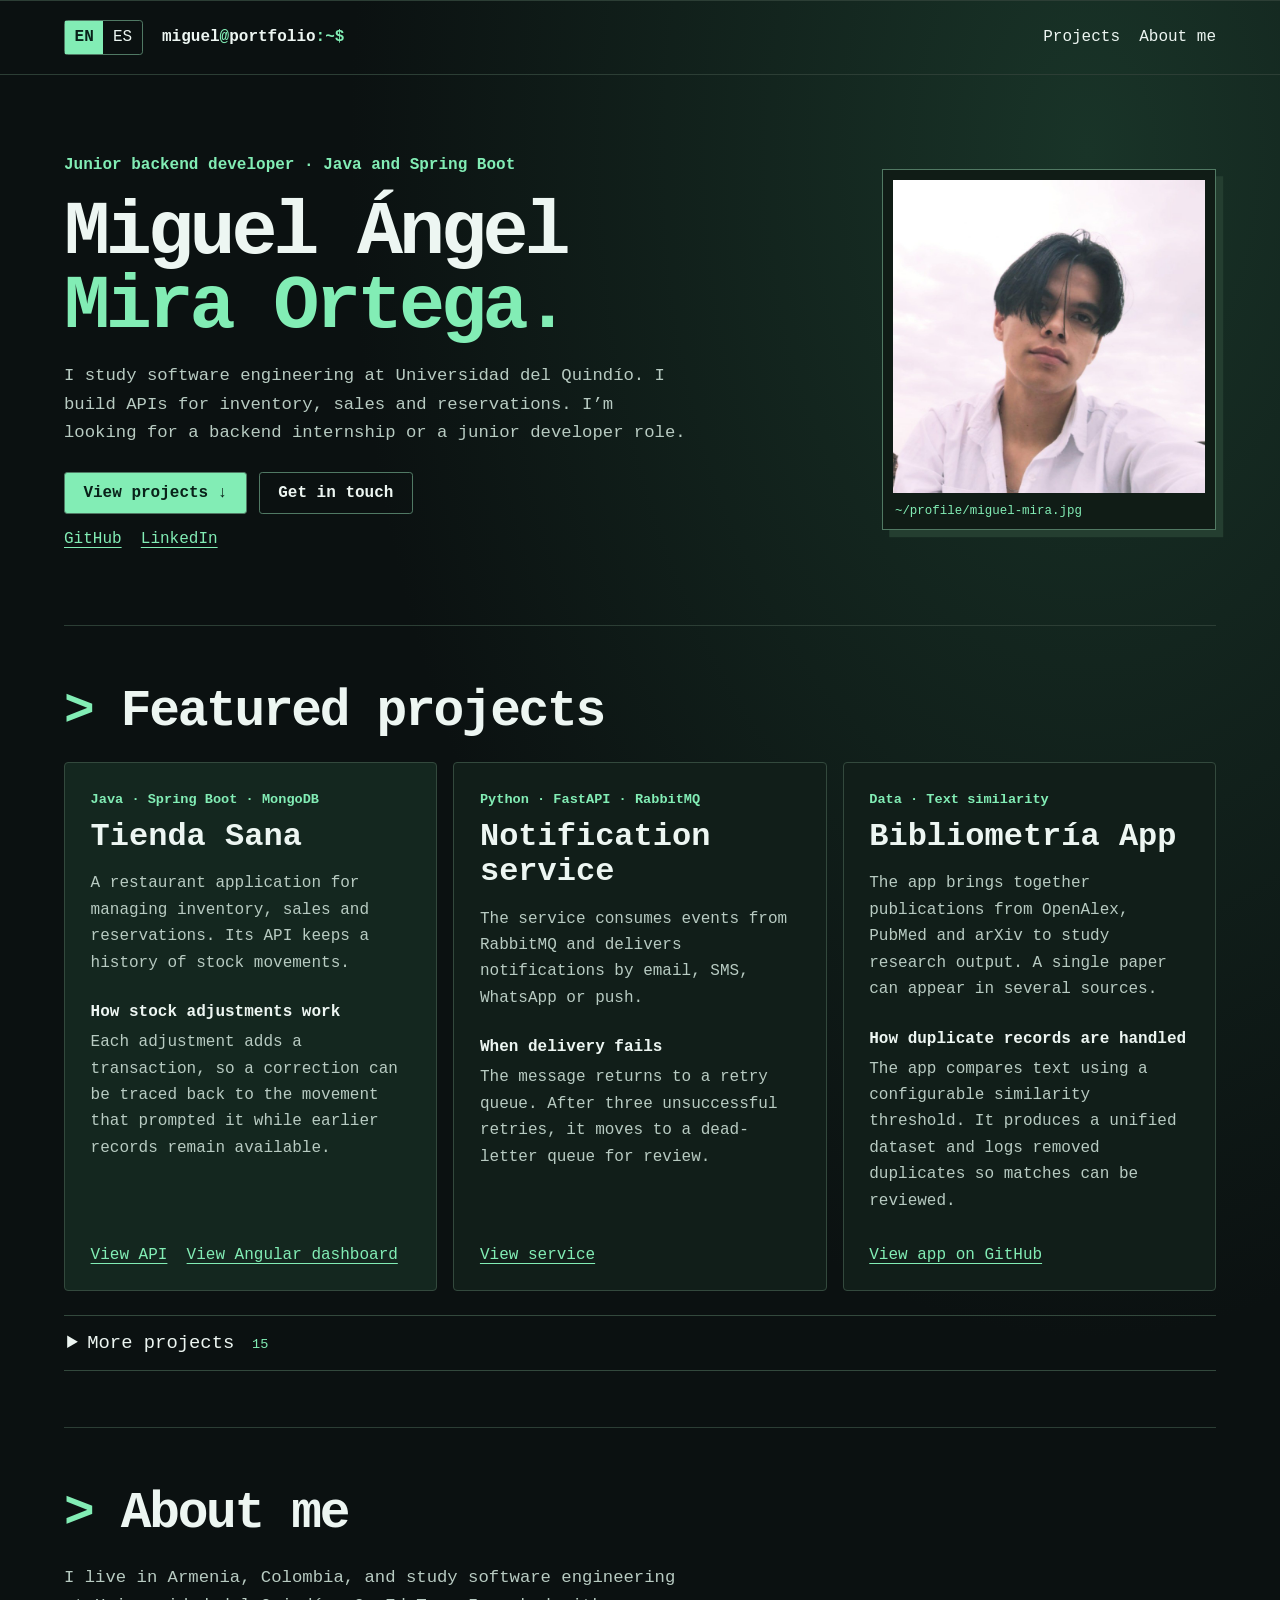
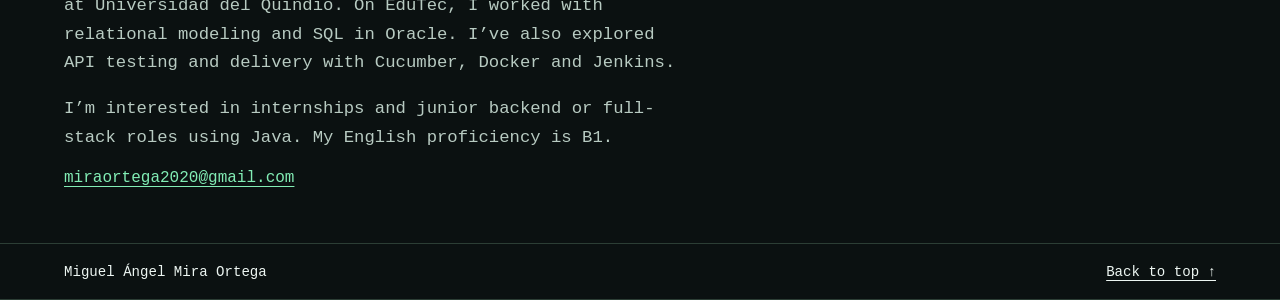
==== index.html @ e7c1d228 "Build a bilingual developer portfolio Replace the animated carousel site with responsive English and" ====
<!doctype html>
<html lang="en">
<head>
  <meta charset="utf-8">
  <meta name="viewport" content="width=device-width, initial-scale=1">
  <title>Miguel Ángel Mira Ortega | Java Backend</title>
  <meta name="description" content="Miguel Ángel Mira Ortega’s portfolio. Software engineering student in Armenia, Colombia, building backend projects with Java and Spring Boot.">
  <link rel="stylesheet" href="css/app.css">
</head>
<body id="inicio">
  <a class="skip" href="#contenido">Skip to content</a>
  <header><div class="bar">
    <nav class="language" aria-label="Language"><a href="index.html" lang="en" hreflang="en" aria-label="English" aria-current="page">EN</a><a href="es.html" lang="es" hreflang="es" aria-label="Español">ES</a></nav>
    <a class="signature" href="#inicio" aria-label="Miguel Ángel Mira Ortega, home">miguel<span>@</span>portfolio<span>:~$</span></a>
    <nav aria-label="Main navigation"><a href="#works">Projects</a><a href="#about">About me</a></nav>
  </div></header>
  <main id="contenido">
    <section class="intro" aria-labelledby="nombre">
      <div class="bio">
      <p class="role">Junior backend developer · Java and Spring Boot</p>
      <h1 id="nombre">Miguel Ángel<br><em>Mira Ortega.</em></h1>
      <p class="lead">I study software engineering at Universidad del Quindío. I build APIs for inventory, sales and reservations. I’m looking for a backend internship or a junior developer role.</p>
      <div class="actions"><a class="button" href="#works">View projects ↓</a><a class="outline" href="mailto:miraortega2020@gmail.com">Get in touch</a></div>
      <div class="links"><a href="https://github.com/MiguelA05">GitHub</a><a href="https://www.linkedin.com/in/miguel-angel-mira-ortega-b57b71249/">LinkedIn</a></div>
      </div>
      <figure class="portrait">
        <img src="assets/miguel-mira.jpg" alt="Portrait of Miguel Ángel Mira Ortega" width="800" height="800" fetchpriority="high">
        <figcaption>~/profile/miguel-mira.jpg</figcaption>
      </figure>
    </section>
    <section id="works" aria-labelledby="proyectos">
      <h2 id="proyectos">Featured projects</h2>
      <div class="cases">
        <article><p class="stack">Java · Spring Boot · MongoDB</p>
          <h3>Tienda Sana</h3>
          <p>A restaurant application for managing inventory, sales and reservations. Its API keeps a history of stock movements.</p>
          <h4>How stock adjustments work</h4>
          <p>Each adjustment adds a transaction, so a correction can be traced back to the movement that prompted it while earlier records remain available.</p>
          <div class="links"><a href="https://github.com/MiguelA05/tienda-sana-backend">View API</a><a href="https://github.com/MiguelA05/tienda-sana-frontend">View Angular dashboard</a></div>
        </article>
        <article><p class="stack">Python · FastAPI · RabbitMQ</p>
          <h3>Notification service</h3>
          <p>The service consumes events from RabbitMQ and delivers notifications by email, SMS, WhatsApp or push.</p>
          <h4>When delivery fails</h4>
          <p>The message returns to a retry queue. After three unsuccessful retries, it moves to a dead-letter queue for review.</p>
          <div class="links"><a href="https://github.com/MiguelA05/notifications-service-micro">View service</a></div>
        </article>
        <article><p class="stack">Data · Text similarity</p>
          <h3>Bibliometría App</h3>
          <p>The app brings together publications from OpenAlex, PubMed and arXiv to study research output. A single paper can appear in several sources.</p>
          <h4>How duplicate records are handled</h4>
          <p>The app compares text using a configurable similarity threshold. It produces a unified dataset and logs removed duplicates so matches can be reviewed.</p>
          <div class="links"><a href="https://github.com/MiguelA05/bibliometria-app">View app on GitHub</a></div>
        </article>
      </div>
      <details><summary>More projects <small>15</small></summary>
        <ul class="archive">
          <li><a href="https://github.com/MiguelA05/trip-link">TripLink</a><p>A collaborative Android travel guide built with Kotlin and Jetpack Compose.</p></li>
          <li><a href="https://github.com/MiguelA05/egglytics">Egglytics</a><p>An offline-capable mobile app for tracking egg production, sales and inventory.</p></li>
          <li><a href="https://github.com/MiguelA05/edutec-oracle-app">EduTec</a><p>A database modeling and SQL query project using Oracle.</p></li>
          <li><a href="https://github.com/MiguelA05/netflix_data_analysis">Netflix data analysis</a><p>A Python notebook for exploring, cleaning and visualizing catalog data.</p></li>
          <li><a href="https://github.com/MiguelA05/patrones-backend">LaboraUQ</a><p>A backend for validating forms with regular expressions.</p></li>
          <li><a href="https://github.com/MiguelA05/cliente-reto">Reto Micro</a><p>A microservice system using JWT authentication, Keycloak and PostgreSQL.</p></li>
          <li><a href="https://github.com/MiguelA05/api-gateway-micro">API Gateway</a><p>A Spring Boot gateway that coordinates security and profile services.</p></li>
          <li><a href="https://github.com/MiguelA05/automation-tests">Test automation</a><p>Functional API tests with Cucumber and test reports with Allure.</p></li>
          <li><a href="https://github.com/MiguelA05/cicdjenkins">CI/CD with Jenkins</a><p>Jenkins configuration as code and scripts for SonarQube integration.</p></li>
          <li><a href="https://github.com/MiguelA05/observability">Observability</a><p>Centralized logging with Fluentd, Loki and Grafana.</p></li>
          <li><a href="https://github.com/MiguelA05/scripts-virtual-box">VirtualBox scripts</a><p>A collection of scripts for working with VirtualBox.</p></li>
          <li><a href="https://github.com/MiguelA05/CentroImpresionMiguelMira2">Print center</a><p>An academic project for a print center.</p></li>
          <li><a href="https://github.com/MiguelA05/algoritmos-ordenamiento-busqueda">Sorting and search algorithms</a><p>Implementations of sorting and search algorithms.</p></li>
          <li><a href="https://github.com/MiguelA05/reto-api-rest">REST API challenge</a><p>A REST API development exercise.</p></li>
          <li><a href="https://github.com/MiguelA05/portfolio-miguel">Personal portfolio</a><p>The source code for this website.</p></li>
        </ul>
      </details>
    </section>
    <section id="about"><h2>About me</h2>
      <p>I live in Armenia, Colombia, and study software engineering at Universidad del Quindío. On EduTec, I worked with relational modeling and SQL in Oracle. I’ve also explored API testing and delivery with Cucumber, Docker and Jenkins.</p>
      <p>I’m interested in internships and junior backend or full-stack roles using Java. My English proficiency is B1.</p>
      <a class="email" href="mailto:miraortega2020@gmail.com">miraortega2020@gmail.com</a>
    </section>
  </main>
  <footer><div class="bar">Miguel Ángel Mira Ortega<a href="#inicio">Back to top ↑</a></div></footer>
</body>
</html>
---- css/app.css ----
:root {
  color-scheme: dark;
  font-family: Consolas, "Liberation Mono", monospace;
  color: #edf6f2;
  background: #0b1111;
  --muted: #b8cbc2;
  --accent: #82edb5;
}
* { box-sizing: border-box; }
html { scroll-behavior: smooth; }
body {
  margin: 0;
  background: radial-gradient(ellipse at 85% 8%, #193428, transparent 48%), #0b1111;
}
main, .bar { width: min(76rem, 90%); margin-inline: auto; }
header, footer { border-block: 1px solid #2c3e35; }
.bar, nav, .actions, .links { display: flex; align-items: center; gap: 1.2rem; }
.bar { justify-content: space-between; padding-block: 1.2rem; }
a { color: inherit; text-underline-offset: .25em; }
a:hover { color: var(--accent); }
:focus-visible { outline: 3px solid #96f9c9; outline-offset: 4px; }
.skip { position: absolute; left: 1rem; top: -6rem; padding: 1rem; background: #152820; }
.skip:focus { top: .5rem; }
.signature { font-weight: 700; }
.signature span, em, .stack, .role { color: var(--accent); }
nav a, .signature, .button, .outline { text-decoration: none; }
.intro { padding-block: clamp(3rem, 6vw, 6rem); }
h1, h2, h3 { font-weight: 650; }
h1 { font-size: clamp(2.65rem, 6vw, 5.6rem); line-height: .97; letter-spacing: -.055em; margin: .23em 0; }
h2 { font-size: clamp(2.2rem, 4vw, 3.6rem); letter-spacing: -.045em; margin: 0 0 1.4rem; }
h3 { font-size: 2rem; line-height: 1.1; margin: .5rem 0; }
p { color: var(--muted); line-height: 1.65; }
.role, .stack { font-weight: 600; margin: 0; }
.lead, #about p { max-width: 60ch; font-size: 1.08rem; }
.actions { flex-wrap: wrap; gap: .75rem; margin: 1.5rem 0 1rem; }
.button, .outline { border-radius: .2rem; padding: .7rem 1.15rem; font-weight: 600; border: 1px solid #507964; }
.button { background: var(--accent); color: #092119; }
.button:hover { background: #acf8ce; color: #092119; }
.links { flex-wrap: wrap; color: var(--accent); }
#works, #about { padding-block: 3.5rem; border-top: 1px solid #2c3e35; }
.cases { display: grid; grid-template-columns: repeat(3, 1fr); gap: 1rem; }
article { display: flex; flex-direction: column; padding: clamp(1.15rem, 2vw, 2rem); border: 1px solid #33493d; border-radius: .25rem; background: #111e19; }
article:first-child { background: #14271f; }
.stack, small { font-size: .85rem; }
article p { margin: .5rem 0; }
h4 { margin: 1.2rem 0 0; }
article .links { margin-top: auto; padding-top: 1.5rem; }
details { margin-top: 1.5rem; border-block: 1px solid #33493d; }
summary { cursor: pointer; font-size: 1.18rem; padding: 1rem .2rem; }
small { color: var(--accent); margin-left: .4rem; }
.archive { display: grid; grid-template-columns: repeat(2, 1fr); gap: 1.25rem 3rem; list-style: none; padding: 0 0 1.2rem; }
.archive p { margin: .2rem 0; }
.email { color: var(--accent); overflow-wrap: anywhere; }
footer .bar { flex-wrap: wrap; font-size: .88rem; }
@media (max-width: 54rem) { .cases { grid-template-columns: 1fr; } }
@media (max-width: 40rem) { .archive { grid-template-columns: 1fr; } nav { gap: .75rem; } }
@media (prefers-reduced-motion: reduce) { html { scroll-behavior: auto; } }

.intro {
  display: grid;
  grid-template-columns: minmax(0, 1fr) minmax(13rem, 29%);
  align-items: center;
  gap: clamp(2rem, 6vw, 5rem);
}
h1 em { font-style: normal; }
h2::before { content: "> " / ""; color: var(--accent); }
.portrait {
  margin: 0;
  padding: .6rem;
  border: 1px solid #517963;
  background: #101c16;
  box-shadow: .45rem .45rem 0 #243e30;
}
.portrait img { display: block; width: 100%; height: auto; }
figcaption { color: var(--accent); padding: .7rem .15rem .1rem; font-size: .78rem; }
.archive li { border-inline-start: 2px solid #375541; padding-inline-start: .8rem; }
@media (max-width: 44rem) {
  .intro { grid-template-columns: 1fr; gap: 1.5rem; }
  .portrait { width: min(100%, 12rem); }
  header .bar { flex-wrap: wrap; gap: .6rem 1rem; }
}

.language { display: inline-flex; gap: 0; border: 1px solid #507964; border-radius: .2rem; }
.language a { padding: .45rem .6rem; }
.language a[aria-current="page"] { background: var(--accent); color: #092119; font-weight: bold; }
header .signature { margin-right: auto; }
@media (max-width: 40rem) {
  header nav:last-child { flex-basis: 100%; }
}
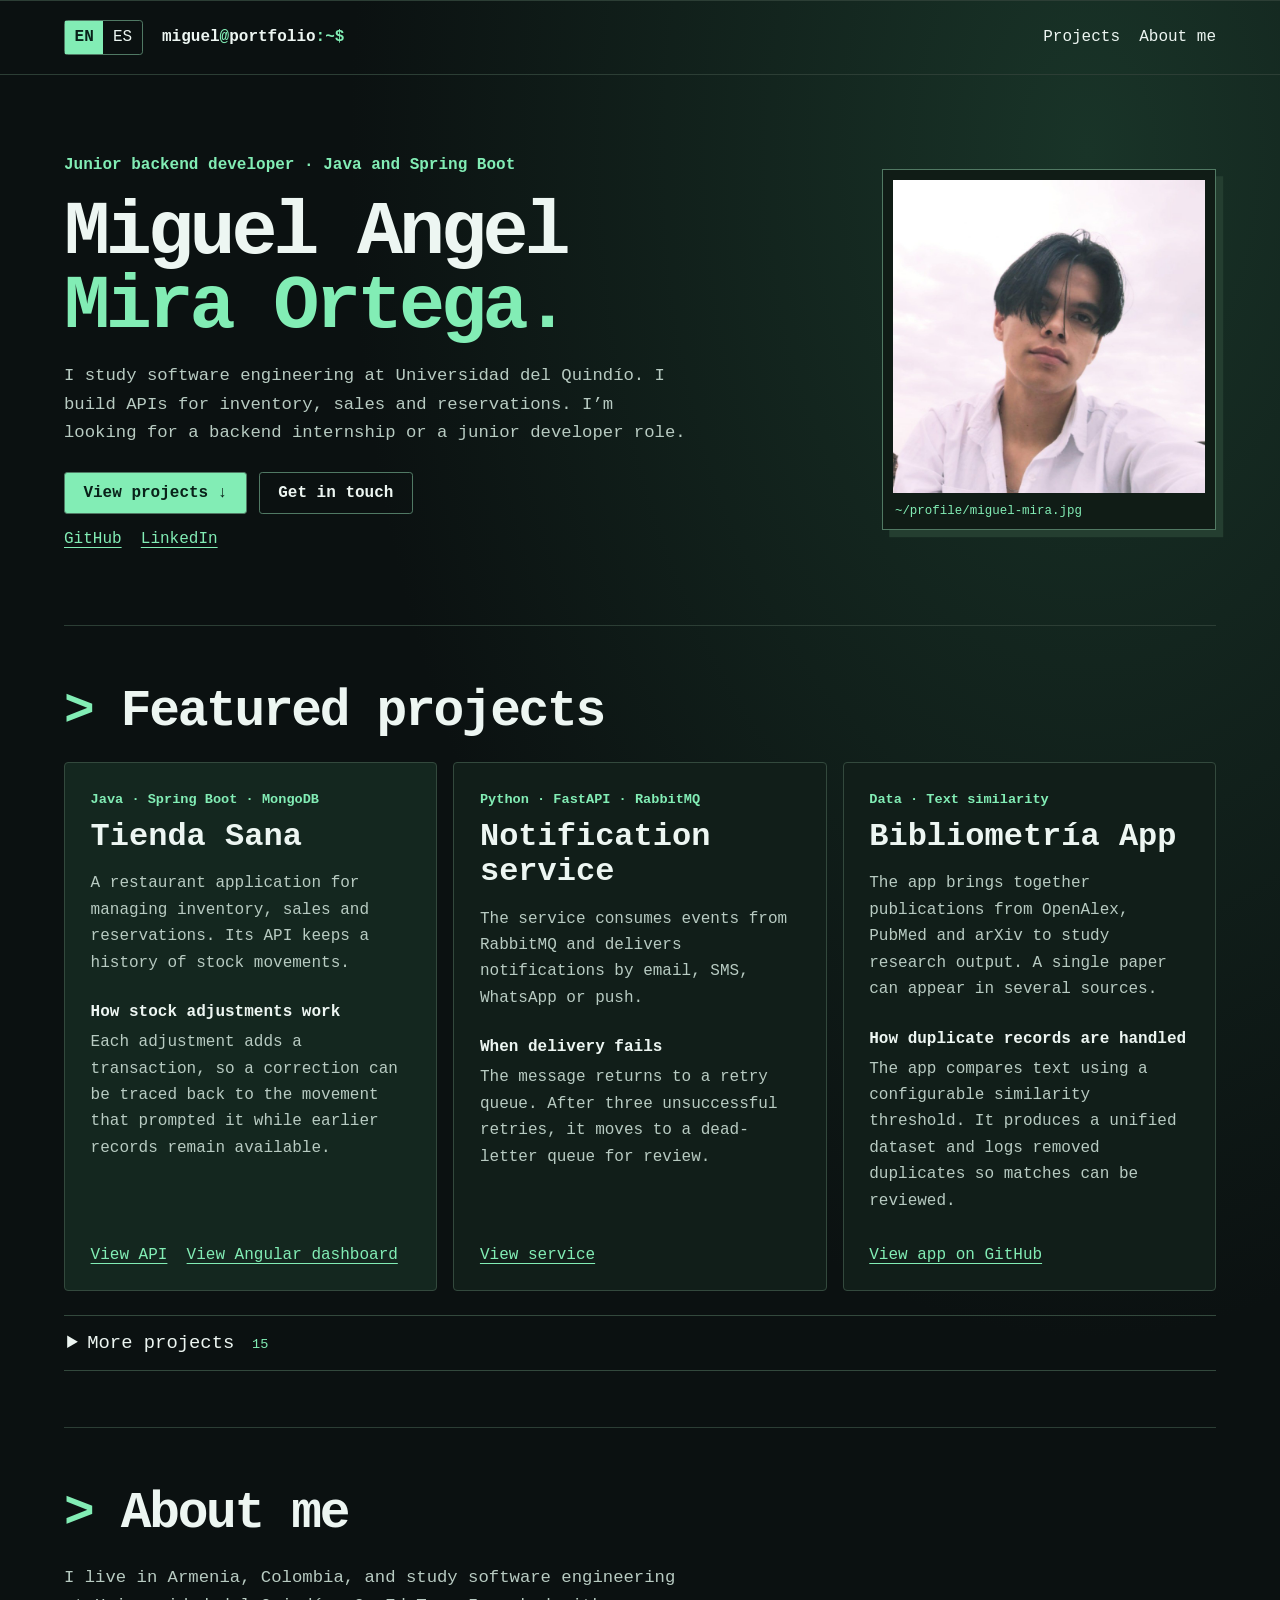
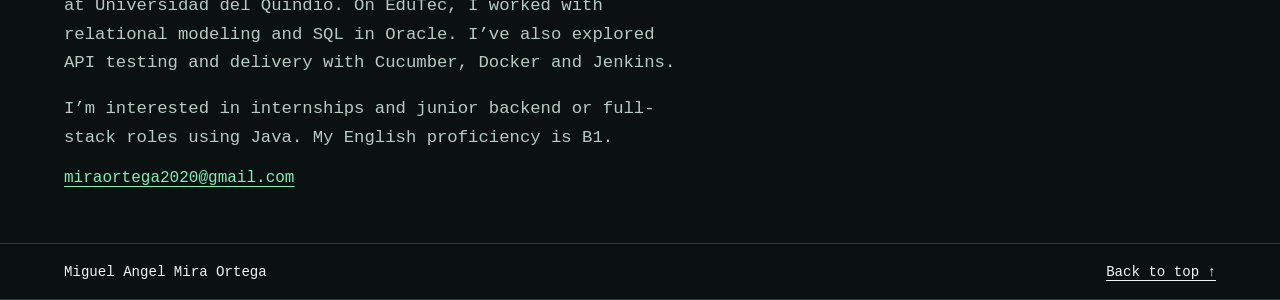
==== commit dd4e7a7e: "Remove accent from name on portfolio pages Use “Miguel Angel” consistently in the English and Spanis" ====
--- a/index.html
+++ b/index.html
@@ -3,28 +3,28 @@
 <head>
   <meta charset="utf-8">
   <meta name="viewport" content="width=device-width, initial-scale=1">
-  <title>Miguel Ángel Mira Ortega | Java Backend</title>
-  <meta name="description" content="Miguel Ángel Mira Ortega’s portfolio. Software engineering student in Armenia, Colombia, building backend projects with Java and Spring Boot.">
+  <title>Miguel Angel Mira Ortega | Java Backend</title>
+  <meta name="description" content="Miguel Angel Mira Ortega’s portfolio. Software engineering student in Armenia, Colombia, building backend projects with Java and Spring Boot.">
   <link rel="stylesheet" href="css/app.css">
 </head>
 <body id="inicio">
   <a class="skip" href="#contenido">Skip to content</a>
   <header><div class="bar">
     <nav class="language" aria-label="Language"><a href="index.html" lang="en" hreflang="en" aria-label="English" aria-current="page">EN</a><a href="es.html" lang="es" hreflang="es" aria-label="Español">ES</a></nav>
-    <a class="signature" href="#inicio" aria-label="Miguel Ángel Mira Ortega, home">miguel<span>@</span>portfolio<span>:~$</span></a>
+    <a class="signature" href="#inicio" aria-label="Miguel Angel Mira Ortega, home">miguel<span>@</span>portfolio<span>:~$</span></a>
     <nav aria-label="Main navigation"><a href="#works">Projects</a><a href="#about">About me</a></nav>
   </div></header>
   <main id="contenido">
     <section class="intro" aria-labelledby="nombre">
       <div class="bio">
       <p class="role">Junior backend developer · Java and Spring Boot</p>
-      <h1 id="nombre">Miguel Ángel<br><em>Mira Ortega.</em></h1>
+      <h1 id="nombre">Miguel Angel<br><em>Mira Ortega.</em></h1>
       <p class="lead">I study software engineering at Universidad del Quindío. I build APIs for inventory, sales and reservations. I’m looking for a backend internship or a junior developer role.</p>
       <div class="actions"><a class="button" href="#works">View projects ↓</a><a class="outline" href="mailto:miraortega2020@gmail.com">Get in touch</a></div>
       <div class="links"><a href="https://github.com/MiguelA05">GitHub</a><a href="https://www.linkedin.com/in/miguel-angel-mira-ortega-b57b71249/">LinkedIn</a></div>
       </div>
       <figure class="portrait">
-        <img src="assets/miguel-mira.jpg" alt="Portrait of Miguel Ángel Mira Ortega" width="800" height="800" fetchpriority="high">
+        <img src="assets/miguel-mira.jpg" alt="Portrait of Miguel Angel Mira Ortega" width="800" height="800" fetchpriority="high">
         <figcaption>~/profile/miguel-mira.jpg</figcaption>
       </figure>
     </section>
@@ -79,6 +79,6 @@
       <a class="email" href="mailto:miraortega2020@gmail.com">miraortega2020@gmail.com</a>
     </section>
   </main>
-  <footer><div class="bar">Miguel Ángel Mira Ortega<a href="#inicio">Back to top ↑</a></div></footer>
+  <footer><div class="bar">Miguel Angel Mira Ortega<a href="#inicio">Back to top ↑</a></div></footer>
 </body>
 </html>
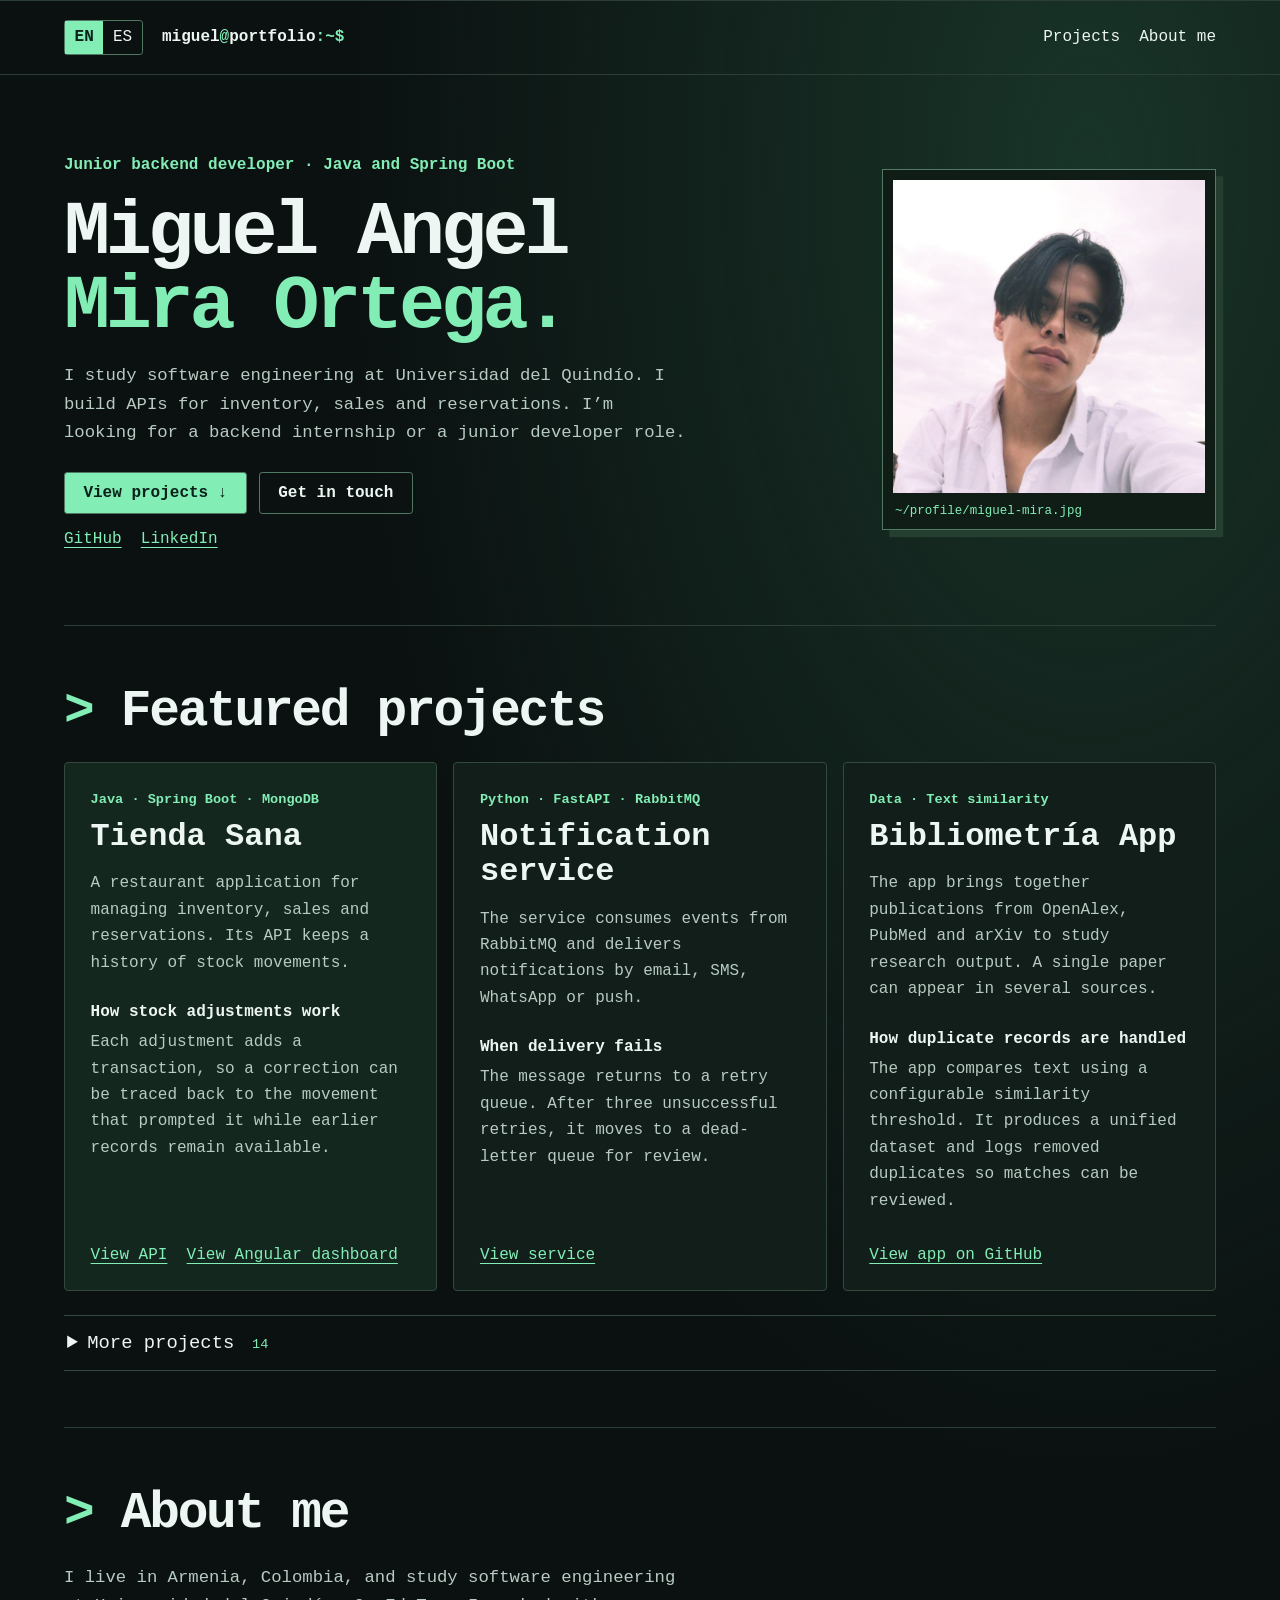
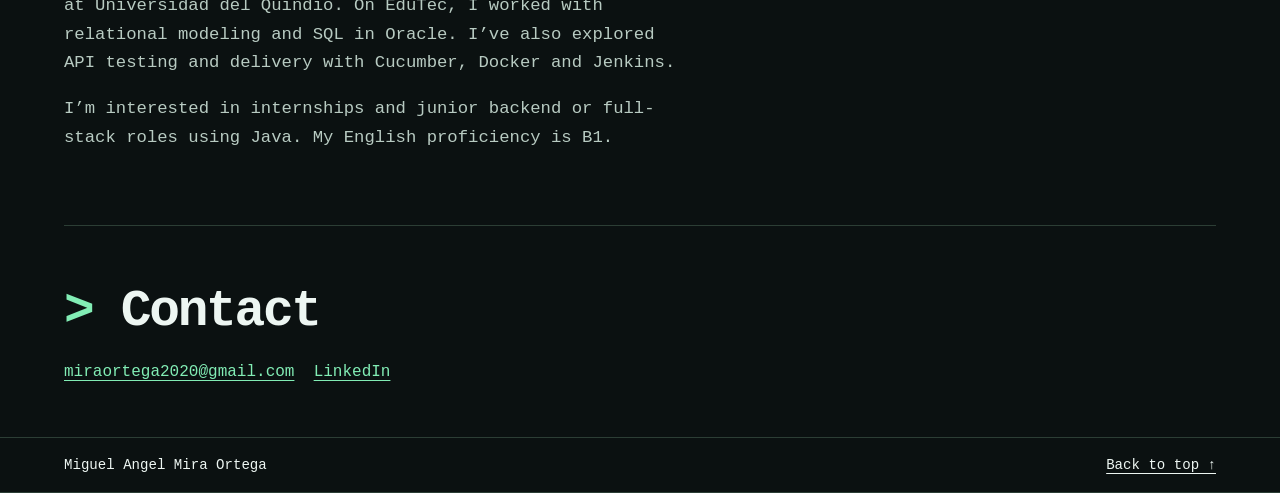
==== commit 30b730e1: "Corrige el acceso a contacto y actualiza los proyectos en ambos idiomas" ====
--- a/index.html
+++ b/index.html
@@ -20,7 +20,7 @@
       <p class="role">Junior backend developer · Java and Spring Boot</p>
       <h1 id="nombre">Miguel Angel<br><em>Mira Ortega.</em></h1>
       <p class="lead">I study software engineering at Universidad del Quindío. I build APIs for inventory, sales and reservations. I’m looking for a backend internship or a junior developer role.</p>
-      <div class="actions"><a class="button" href="#works">View projects ↓</a><a class="outline" href="mailto:miraortega2020@gmail.com">Get in touch</a></div>
+      <div class="actions"><a class="button" href="#works">View projects ↓</a><a class="outline" href="#contact">Get in touch</a></div>
       <div class="links"><a href="https://github.com/MiguelA05">GitHub</a><a href="https://www.linkedin.com/in/miguel-angel-mira-ortega-b57b71249/">LinkedIn</a></div>
       </div>
       <figure class="portrait">
@@ -53,7 +53,7 @@
           <div class="links"><a href="https://github.com/MiguelA05/bibliometria-app">View app on GitHub</a></div>
         </article>
       </div>
-      <details><summary>More projects <small>15</small></summary>
+      <details><summary>More projects <small>14</small></summary>
         <ul class="archive">
           <li><a href="https://github.com/MiguelA05/trip-link">TripLink</a><p>A collaborative Android travel guide built with Kotlin and Jetpack Compose.</p></li>
           <li><a href="https://github.com/MiguelA05/egglytics">Egglytics</a><p>An offline-capable mobile app for tracking egg production, sales and inventory.</p></li>
@@ -69,14 +69,16 @@
           <li><a href="https://github.com/MiguelA05/CentroImpresionMiguelMira2">Print center</a><p>An academic project for a print center.</p></li>
           <li><a href="https://github.com/MiguelA05/algoritmos-ordenamiento-busqueda">Sorting and search algorithms</a><p>Implementations of sorting and search algorithms.</p></li>
           <li><a href="https://github.com/MiguelA05/reto-api-rest">REST API challenge</a><p>A REST API development exercise.</p></li>
-          <li><a href="https://github.com/MiguelA05/portfolio-miguel">Personal portfolio</a><p>The source code for this website.</p></li>
         </ul>
       </details>
     </section>
     <section id="about"><h2>About me</h2>
       <p>I live in Armenia, Colombia, and study software engineering at Universidad del Quindío. On EduTec, I worked with relational modeling and SQL in Oracle. I’ve also explored API testing and delivery with Cucumber, Docker and Jenkins.</p>
       <p>I’m interested in internships and junior backend or full-stack roles using Java. My English proficiency is B1.</p>
-      <a class="email" href="mailto:miraortega2020@gmail.com">miraortega2020@gmail.com</a>
+    </section>
+    <section id="contact" tabindex="-1" aria-labelledby="contact-title">
+      <h2 id="contact-title">Contact</h2>
+      <div class="links"><a class="email" href="mailto:miraortega2020@gmail.com">miraortega2020@gmail.com</a><a href="https://www.linkedin.com/in/miguel-angel-mira-ortega-b57b71249/">LinkedIn</a></div>
     </section>
   </main>
   <footer><div class="bar">Miguel Angel Mira Ortega<a href="#inicio">Back to top ↑</a></div></footer>
--- a/css/app.css
+++ b/css/app.css
@@ -37,7 +37,7 @@
 .button { background: var(--accent); color: #092119; }
 .button:hover { background: #acf8ce; color: #092119; }
 .links { flex-wrap: wrap; color: var(--accent); }
-#works, #about { padding-block: 3.5rem; border-top: 1px solid #2c3e35; }
+#works, #about, #contact { padding-block: 3.5rem; border-top: 1px solid #2c3e35; }
 .cases { display: grid; grid-template-columns: repeat(3, 1fr); gap: 1rem; }
 article { display: flex; flex-direction: column; padding: clamp(1.15rem, 2vw, 2rem); border: 1px solid #33493d; border-radius: .25rem; background: #111e19; }
 article:first-child { background: #14271f; }
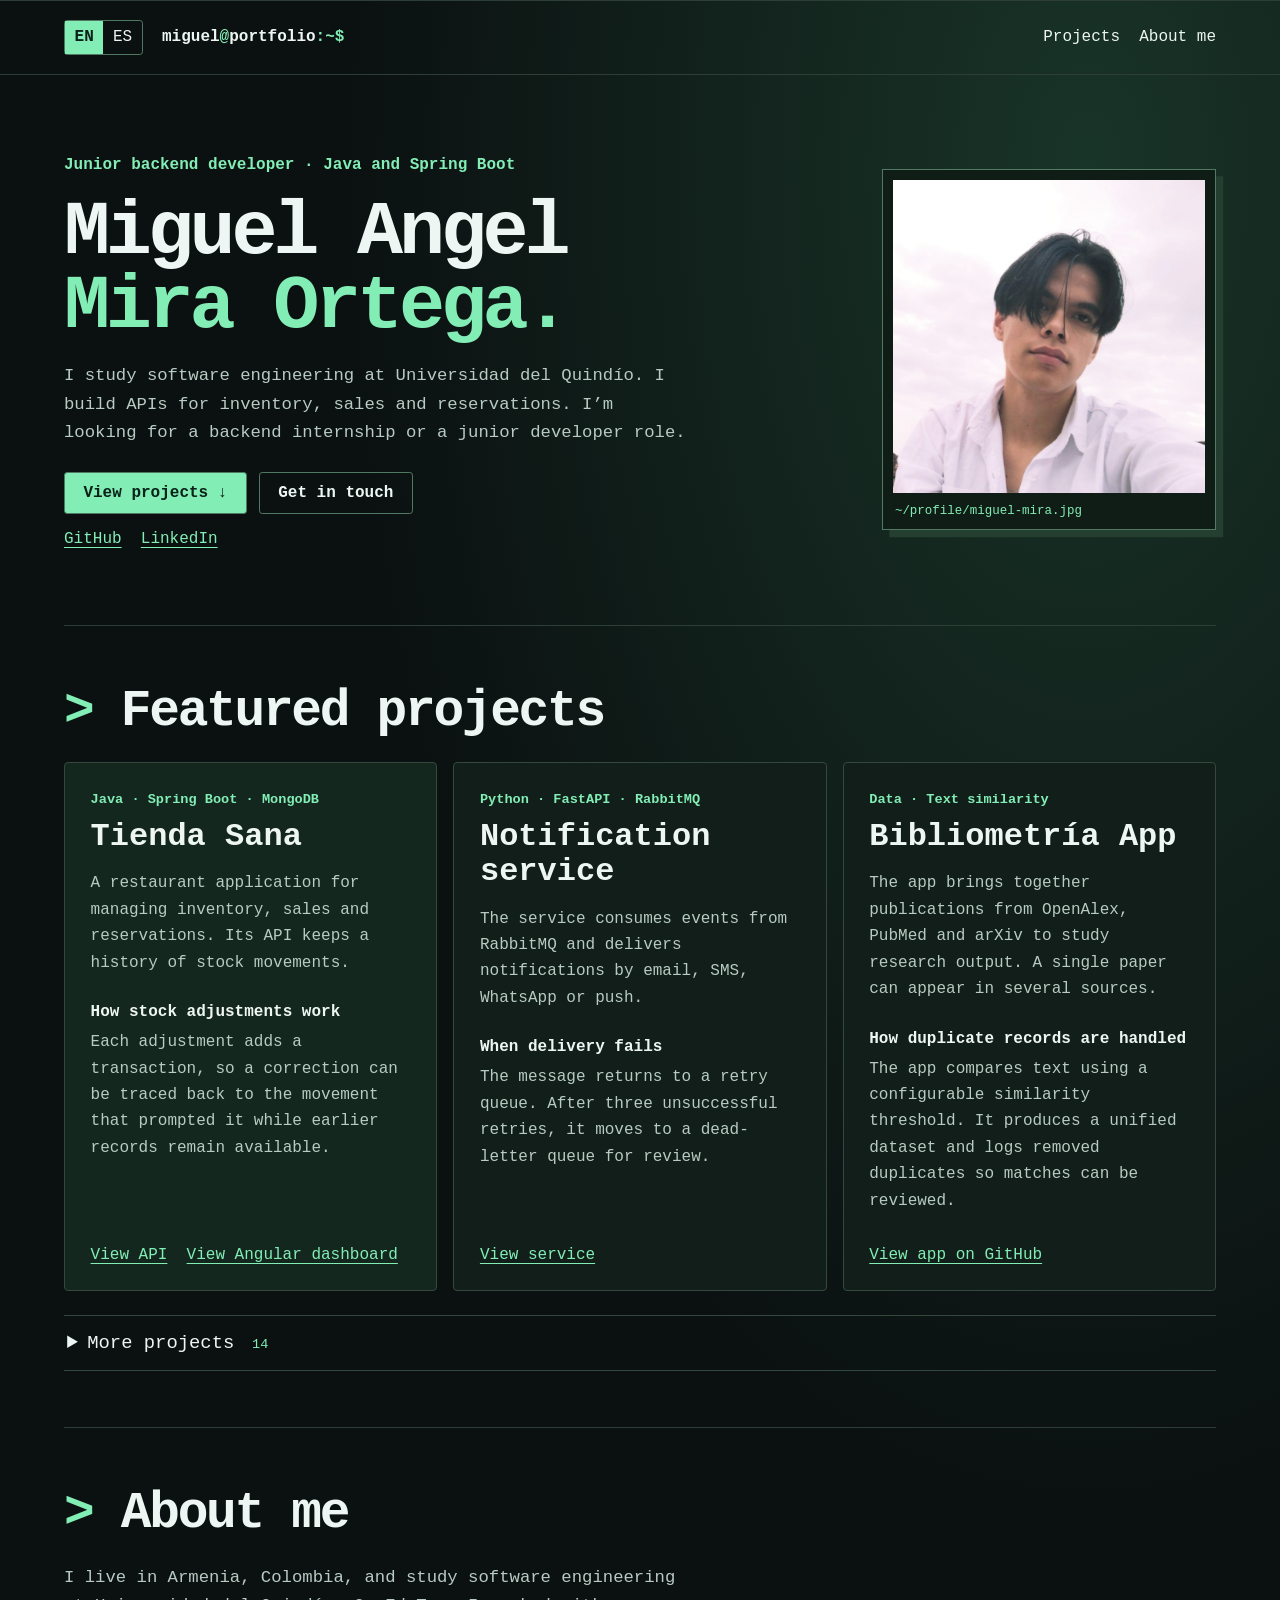
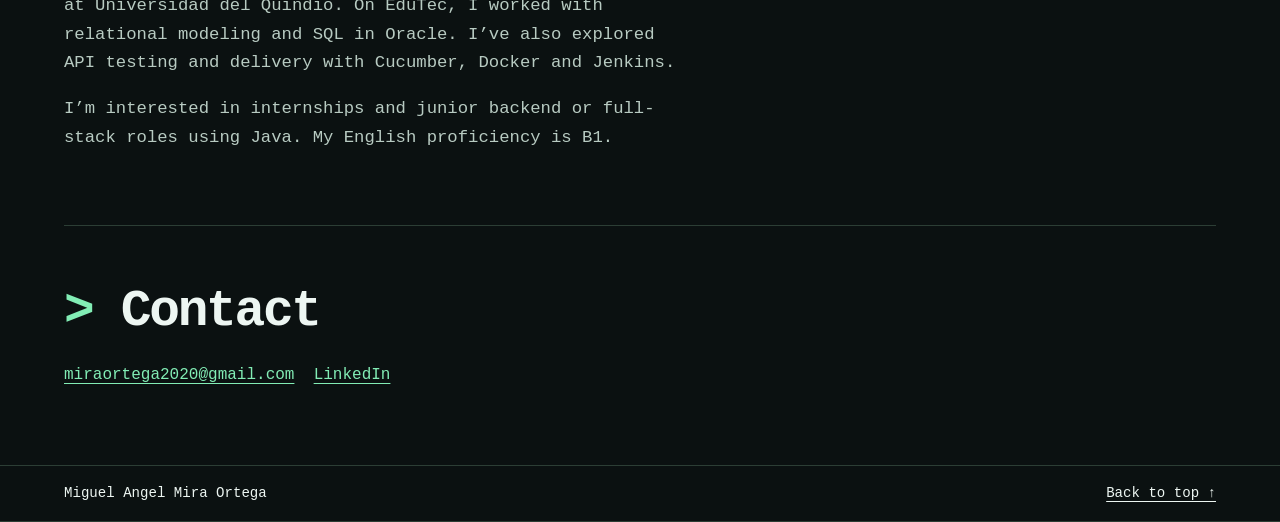
==== commit d4fc572c: "Improve contact section spacing Add responsive bottom padding and spacing between contact links, and" ====
--- a/index.html
+++ b/index.html
@@ -5,7 +5,7 @@
   <meta name="viewport" content="width=device-width, initial-scale=1">
   <title>Miguel Angel Mira Ortega | Java Backend</title>
   <meta name="description" content="Miguel Angel Mira Ortega’s portfolio. Software engineering student in Armenia, Colombia, building backend projects with Java and Spring Boot.">
-  <link rel="stylesheet" href="css/app.css">
+  <link rel="stylesheet" href="css/app.css?v=contact-spacing-2">
 </head>
 <body id="inicio">
   <a class="skip" href="#contenido">Skip to content</a>
--- a/css/app.css
+++ b/css/app.css
@@ -87,3 +87,6 @@
 @media (max-width: 40rem) {
   header nav:last-child { flex-basis: 100%; }
 }
+
+#contact { padding-block-end: clamp(3rem, 6vw, 5rem); }
+#contact .links { line-height: 1.6; row-gap: .75rem; }
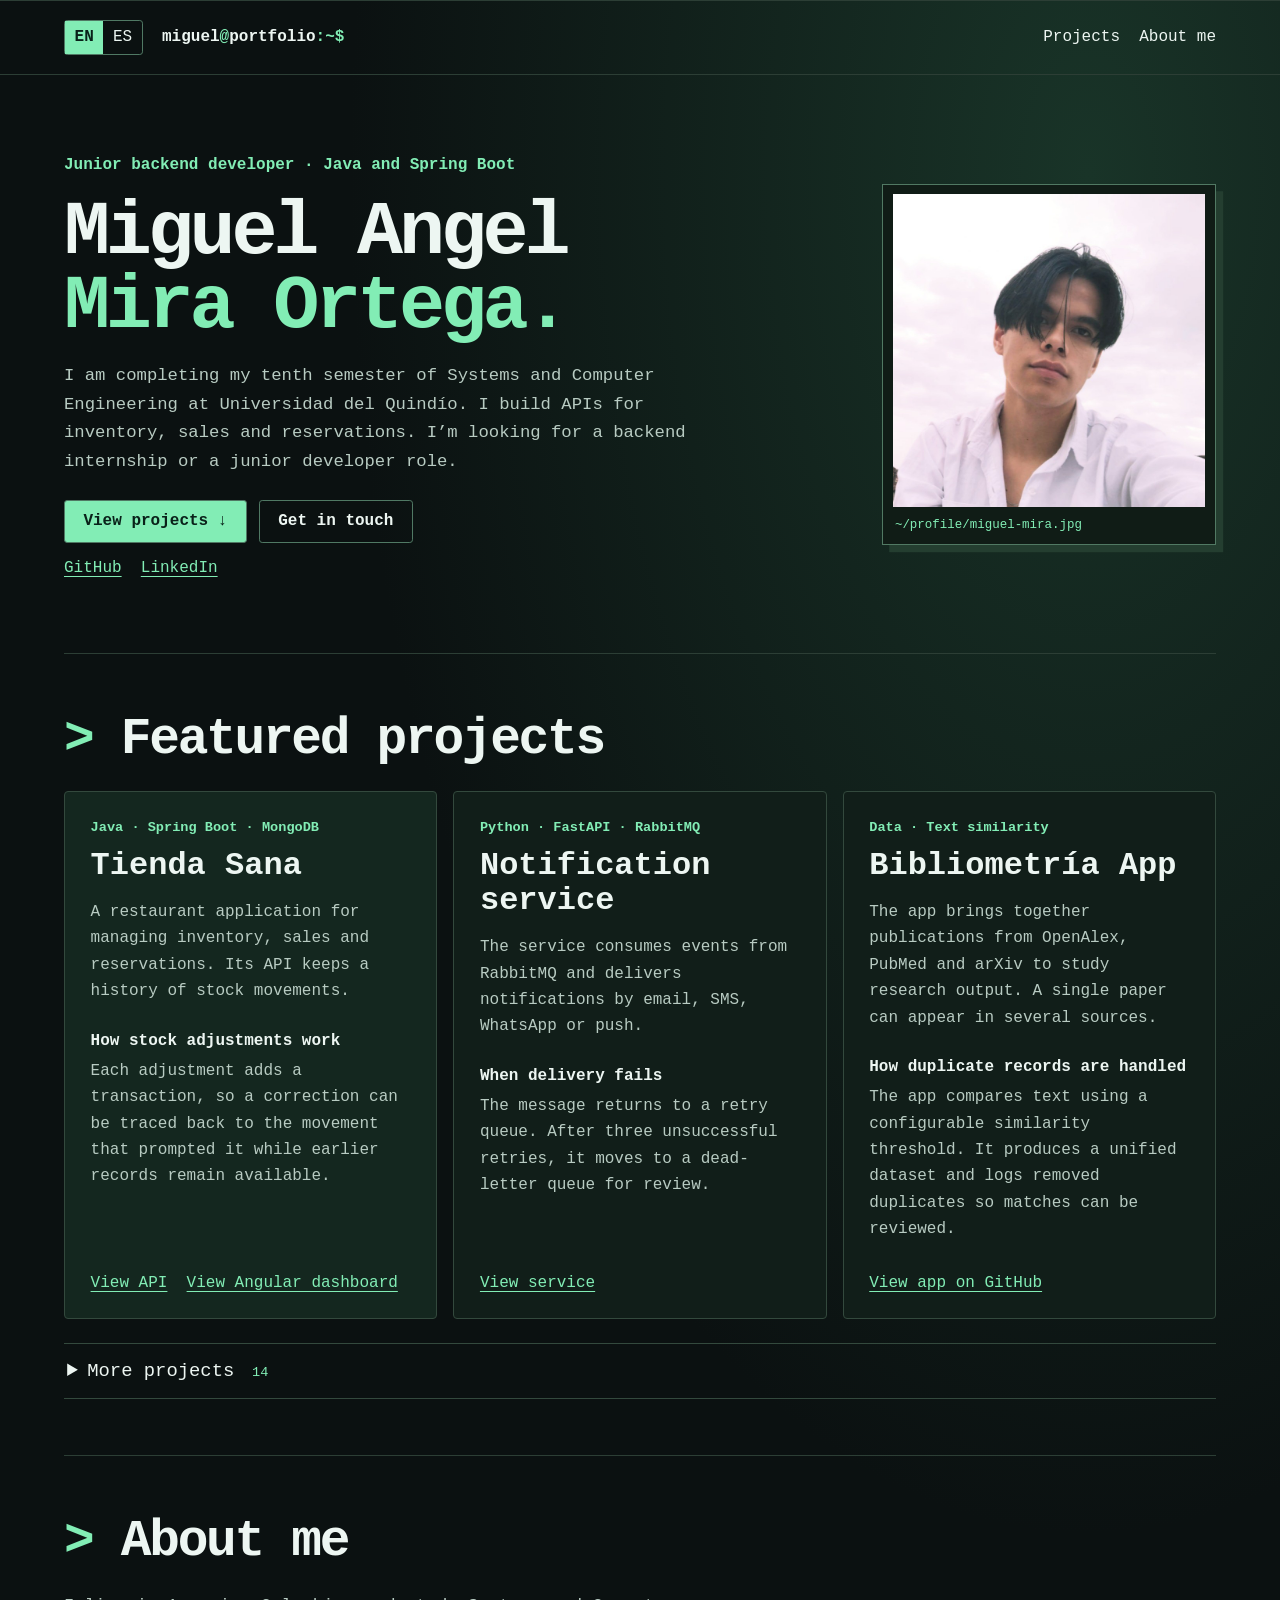
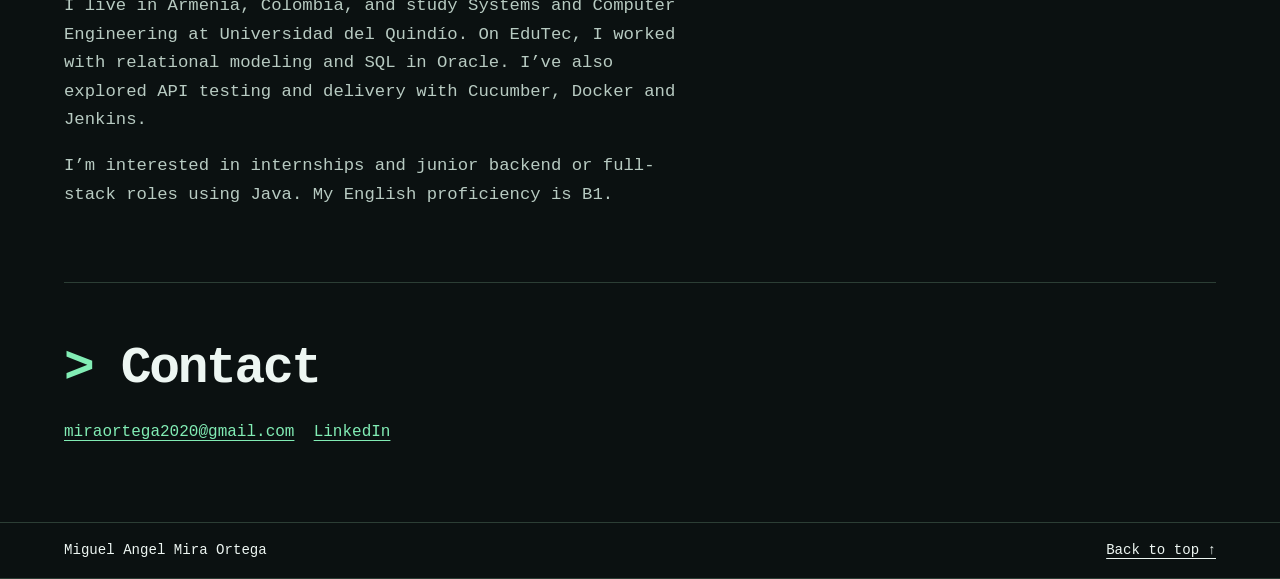
==== commit 172d139d: "Update degree and semester details Revise the English and Spanish portfolio pages to identify the Sy" ====
--- a/index.html
+++ b/index.html
@@ -4,7 +4,7 @@
   <meta charset="utf-8">
   <meta name="viewport" content="width=device-width, initial-scale=1">
   <title>Miguel Angel Mira Ortega | Java Backend</title>
-  <meta name="description" content="Miguel Angel Mira Ortega’s portfolio. Software engineering student in Armenia, Colombia, building backend projects with Java and Spring Boot.">
+  <meta name="description" content="Miguel Angel Mira Ortega’s portfolio. Systems and Computer Engineering student in Armenia, Colombia, building backend projects with Java and Spring Boot.">
   <link rel="stylesheet" href="css/app.css?v=contact-spacing-2">
 </head>
 <body id="inicio">
@@ -19,7 +19,7 @@
       <div class="bio">
       <p class="role">Junior backend developer · Java and Spring Boot</p>
       <h1 id="nombre">Miguel Angel<br><em>Mira Ortega.</em></h1>
-      <p class="lead">I study software engineering at Universidad del Quindío. I build APIs for inventory, sales and reservations. I’m looking for a backend internship or a junior developer role.</p>
+      <p class="lead">I am completing my tenth semester of Systems and Computer Engineering at Universidad del Quindío. I build APIs for inventory, sales and reservations. I’m looking for a backend internship or a junior developer role.</p>
       <div class="actions"><a class="button" href="#works">View projects ↓</a><a class="outline" href="#contact">Get in touch</a></div>
       <div class="links"><a href="https://github.com/MiguelA05">GitHub</a><a href="https://www.linkedin.com/in/miguel-angel-mira-ortega-b57b71249/">LinkedIn</a></div>
       </div>
@@ -73,7 +73,7 @@
       </details>
     </section>
     <section id="about"><h2>About me</h2>
-      <p>I live in Armenia, Colombia, and study software engineering at Universidad del Quindío. On EduTec, I worked with relational modeling and SQL in Oracle. I’ve also explored API testing and delivery with Cucumber, Docker and Jenkins.</p>
+      <p>I live in Armenia, Colombia, and study Systems and Computer Engineering at Universidad del Quindío. On EduTec, I worked with relational modeling and SQL in Oracle. I’ve also explored API testing and delivery with Cucumber, Docker and Jenkins.</p>
       <p>I’m interested in internships and junior backend or full-stack roles using Java. My English proficiency is B1.</p>
     </section>
     <section id="contact" tabindex="-1" aria-labelledby="contact-title">
